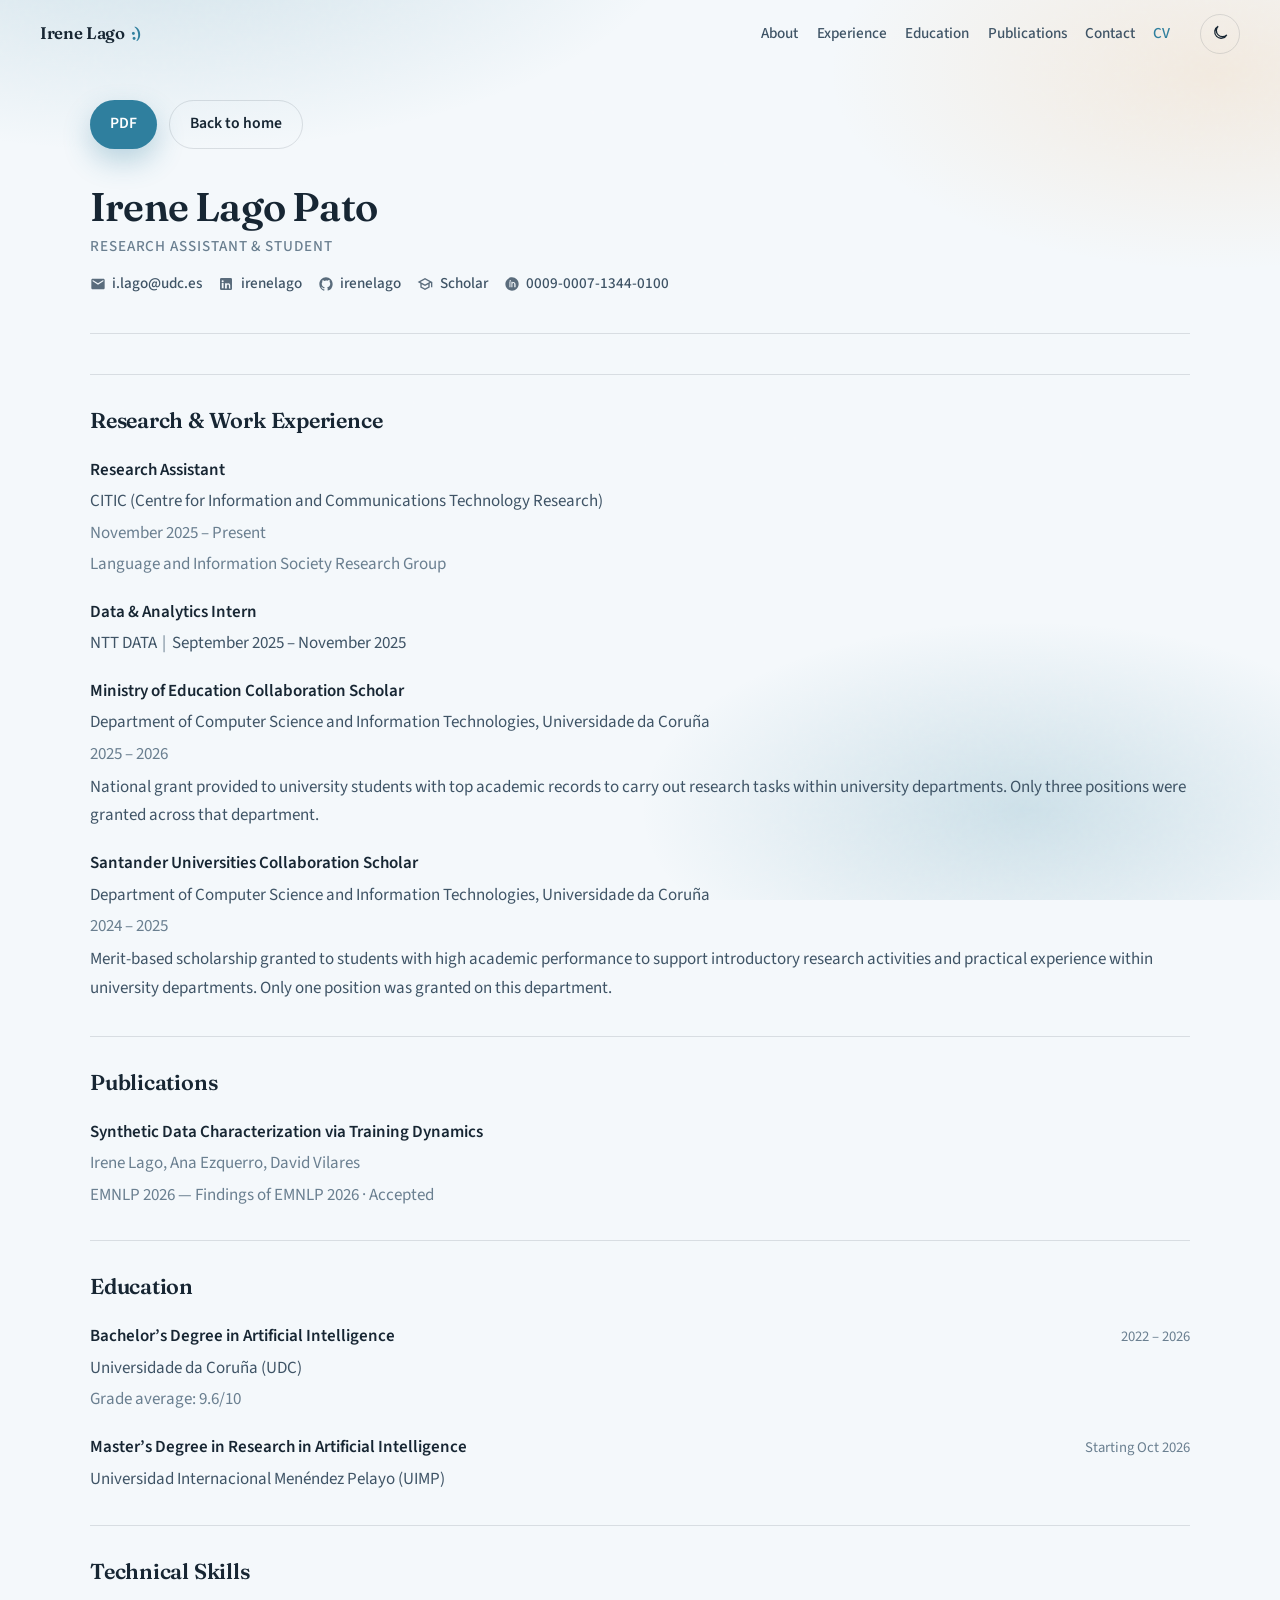
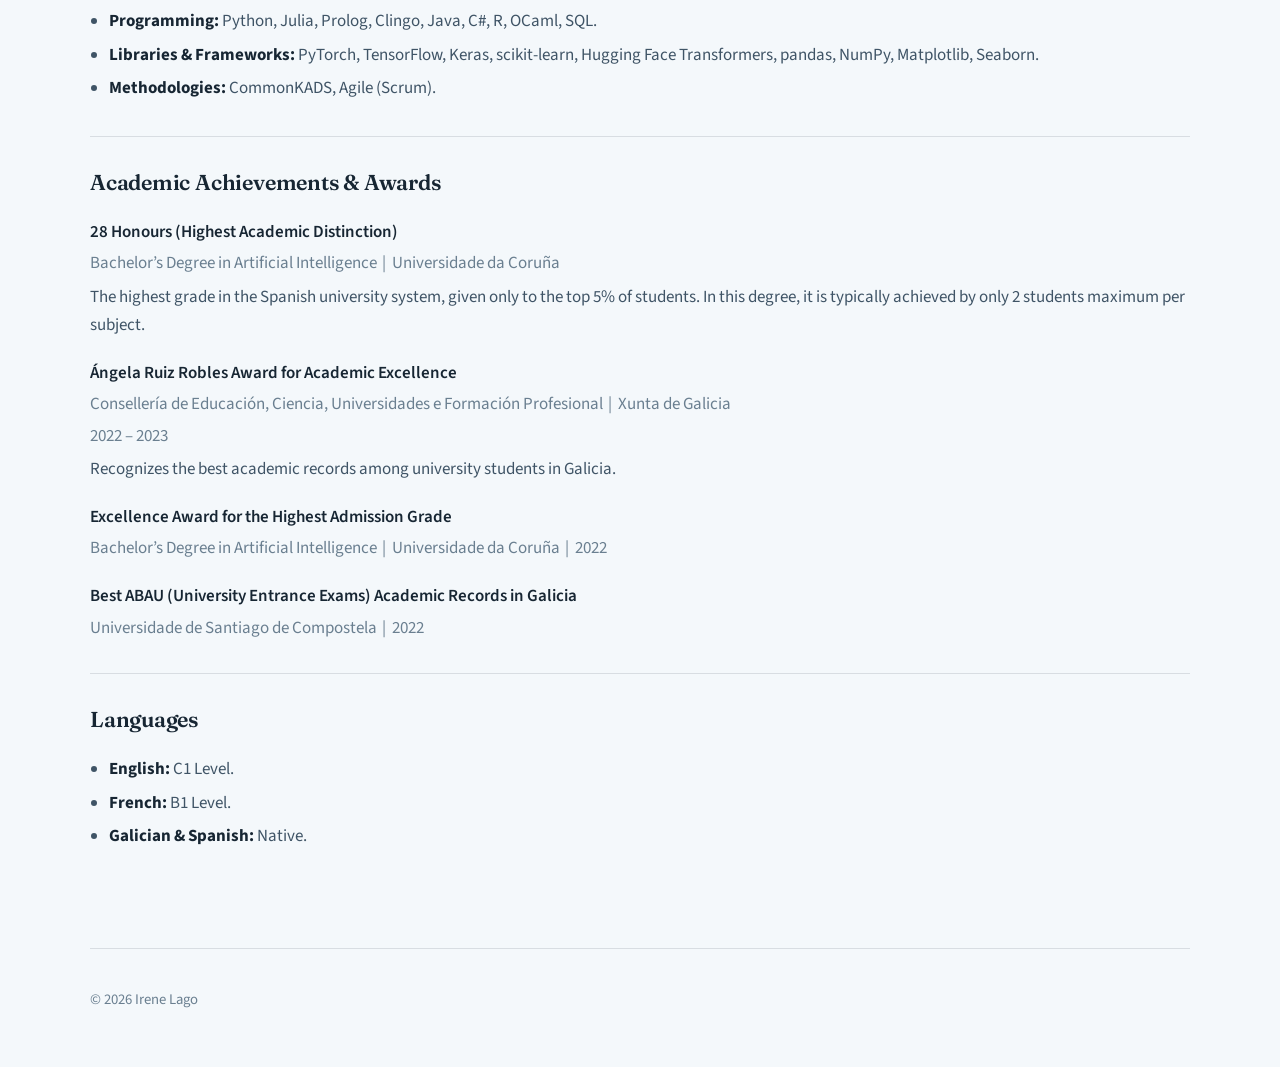
==== cv.html @ 0c32f8d2 "Publish personal site and CV." ====
<!DOCTYPE html>
<html lang="en" data-style="bright">
<head>
  <meta charset="UTF-8" />
  <meta name="viewport" content="width=device-width, initial-scale=1" />
  <meta name="description" content="Curriculum Vitae — Irene Lago Pato" />
  <meta name="author" content="Irene Lago" />
  <title>CV — Irene Lago</title>
  <link rel="preconnect" href="https://fonts.googleapis.com" />
  <link rel="preconnect" href="https://fonts.gstatic.com" crossorigin />
  <link href="https://fonts.googleapis.com/css2?family=Fraunces:opsz,wght@9..144,500;9..144,600;9..144,700&family=Source+Sans+3:ital,wght@0,400;0,500;0,600;1,400&display=swap" rel="stylesheet" />
  <link rel="stylesheet" href="styles.css?v=6" />
</head>
<body>
  <div class="bg-atmosphere" aria-hidden="true"></div>

  <header class="site-header">
    <a class="brand-mark" href="index.html">Irene Lago <span class="brand-smile" aria-hidden="true">:)</span></a>
    <nav class="nav" aria-label="Primary">
      <a href="index.html#about">About</a>
      <a href="index.html#experience">Experience</a>
      <a href="index.html#education">Education</a>
      <a href="index.html#publications">Publications</a>
      <a href="index.html#contact">Contact</a>
      <a href="cv.html" aria-current="page">CV</a>
    </nav>
    <div class="header-controls">
      <button type="button" class="theme-toggle" id="theme-toggle" aria-label="Switch to dark theme">
        <span class="theme-toggle__icon theme-toggle__icon--moon" aria-hidden="true">
          <svg width="18" height="18" viewBox="0 0 24 24" fill="none" stroke="currentColor" stroke-width="1.75">
            <path d="M21 14.5A8.5 8.5 0 1 1 9.5 3a7 7 0 0 0 11.5 11.5z"/>
          </svg>
        </span>
        <span class="theme-toggle__icon theme-toggle__icon--sun" aria-hidden="true">
          <svg width="18" height="18" viewBox="0 0 24 24" fill="none" stroke="currentColor" stroke-width="1.75">
            <circle cx="12" cy="12" r="4"/>
            <path d="M12 2v2M12 20v2M4.93 4.93l1.41 1.41M17.66 17.66l1.41 1.41M2 12h2M20 12h2M4.93 19.07l1.41-1.41M17.66 6.34l1.41-1.41"/>
          </svg>
        </span>
      </button>
    </div>
  </header>

  <main class="cv-page" id="top">
    <div class="cv-page__actions reveal">
      <a class="btn btn--primary" href="cv.pdf" target="_blank" rel="noopener noreferrer">PDF</a>
      <a class="btn btn--ghost" href="index.html">Back to home</a>
    </div>

    <header class="cv-intro reveal">
      <div class="cv-intro__text">
        <h1 class="cv-intro__name">Irene Lago Pato</h1>
        <p class="cv-intro__role">Research Assistant &amp; Student</p>
        <ul class="icon-links">
          <li>
            <a href="mailto:i.lago@udc.es" title="Email">
              <svg class="icon" viewBox="0 0 24 24" aria-hidden="true"><path fill="currentColor" d="M20 4H4c-1.1 0-2 .9-2 2v12c0 1.1.9 2 2 2h16c1.1 0 2-.9 2-2V6c0-1.1-.9-2-2-2zm0 4-8 5-8-5V6l8 5 8-5v2z"/></svg>
              <span>i.lago@udc.es</span>
            </a>
          </li>
          <li>
            <a href="https://www.linkedin.com/in/irenelago/" target="_blank" rel="noopener noreferrer" title="LinkedIn">
              <svg class="icon" viewBox="0 0 24 24" aria-hidden="true"><path fill="currentColor" d="M19 3a2 2 0 0 1 2 2v14a2 2 0 0 1-2 2H5a2 2 0 0 1-2-2V5a2 2 0 0 1 2-2h14zM8.34 18.34V10.5H5.67v7.84h2.67zM7 9.3a1.55 1.55 0 1 0 0-3.1 1.55 1.55 0 0 0 0 3.1zM18.34 18.34v-4.27c0-2.29-1.22-3.35-2.85-3.35-1.31 0-1.9.72-2.23 1.23v-1.05h-2.67c.04.74 0 7.84 0 7.84h2.67v-4.38c0-.23.02-.47.08-.63.19-.47.62-1 1.35-1 0 0 .95-.06 1.48.95.3.56.27 1.36.27 2.14v2.92h2.9z"/></svg>
              <span>irenelago</span>
            </a>
          </li>
          <li>
            <a href="https://github.com/irenelago" target="_blank" rel="noopener noreferrer" title="GitHub">
              <svg class="icon" viewBox="0 0 24 24" aria-hidden="true"><path fill="currentColor" d="M12 2C6.48 2 2 6.58 2 12.26c0 4.52 2.87 8.35 6.84 9.71.5.1.68-.22.68-.48 0-.24-.01-.87-.01-1.71-2.78.62-3.37-1.37-3.37-1.37-.45-1.18-1.11-1.5-1.11-1.5-.91-.64.07-.63.07-.63 1 .07 1.53 1.06 1.53 1.06.89 1.56 2.34 1.11 2.91.85.09-.66.35-1.11.63-1.37-2.22-.26-4.56-1.14-4.56-5.07 0-1.12.39-2.03 1.03-2.75-.1-.26-.45-1.3.1-2.71 0 0 .84-.27 2.75 1.05A9.3 9.3 0 0 1 12 6.84c.85.004 1.71.12 2.51.35 1.9-1.32 2.74-1.05 2.74-1.05.55 1.41.2 2.45.1 2.71.64.72 1.03 1.63 1.03 2.75 0 3.94-2.34 4.8-4.57 5.06.36.32.68.94.68 1.9 0 1.37-.01 2.47-.01 2.81 0 .27.18.59.69.48A10.27 10.27 0 0 0 22 12.26C22 6.58 17.52 2 12 2z"/></svg>
              <span>irenelago</span>
            </a>
          </li>
          <li>
            <a href="https://scholar.google.com/scholar?q=%22Irene+Lago%22+%22Synthetic+Data+Characterization%22" target="_blank" rel="noopener noreferrer" title="Google Scholar">
              <svg class="icon" viewBox="0 0 24 24" aria-hidden="true"><path fill="currentColor" d="M12 3 1 9l4 2.18v6L12 21l7-3.82v-6l2-1.09V17h2V9L12 3zm6.82 6L12 12.72 5.18 9 12 5.28 18.82 9zM17 15.99l-5 2.73-5-2.73v-3.72L12 15l5-2.73v3.72z"/></svg>
              <span>Scholar</span>
            </a>
          </li>
          <li>
            <a href="https://orcid.org/0009-0007-1344-0100" target="_blank" rel="noopener noreferrer" title="ORCID">
              <svg class="icon" viewBox="0 0 24 24" aria-hidden="true"><path fill="currentColor" d="M12 2C6.48 2 2 6.48 2 12s4.48 10 10 10 10-4.48 10-10S17.52 2 12 2zM9.62 16.85H8.16V8.36h1.46v8.49zm.73-9.72a.95.95 0 1 1-1.9 0 .95.95 0 0 1 1.9 0zm6.5 9.72h-1.45v-4.37c0-1.08-.39-1.82-1.36-1.82-.74 0-1.18.5-1.37.98-.07.17-.09.41-.09.65v4.56h-1.45s.02-7.38 0-8.15h1.45v1.16c.19-.3.54-.72 1.32-.72 1.97 0 3.45 1.29 3.45 4.05v3.66z"/></svg>
              <span>0009-0007-1344-0100</span>
            </a>
          </li>
        </ul>
      </div>
    </header>

    <section class="cv-section reveal">
      <h2 class="cv-section__title">Research &amp; Work Experience</h2>

      <article class="cv-entry">
        <p class="cv-entry__role">Research Assistant</p>
        <p class="cv-entry__org">CITIC (Centre for Information and Communications Technology Research)</p>
        <p class="cv-entry__line">November 2025 – Present</p>
        <p class="cv-entry__line">Language and Information Society Research Group</p>
      </article>

      <article class="cv-entry">
        <p class="cv-entry__role">Data &amp; Analytics Intern</p>
        <p class="cv-entry__org">NTT DATA <span class="cv-entry__sep">|</span> September 2025 – November 2025</p>
      </article>

      <article class="cv-entry">
        <p class="cv-entry__role">Ministry of Education Collaboration Scholar</p>
        <p class="cv-entry__org">Department of Computer Science and Information Technologies, Universidade da Coruña</p>
        <p class="cv-entry__line">2025 – 2026</p>
        <p class="cv-entry__desc">
          National grant provided to university students with top academic records to carry out research tasks
          within university departments. Only three positions were granted across that department.
        </p>
      </article>

      <article class="cv-entry">
        <p class="cv-entry__role">Santander Universities Collaboration Scholar</p>
        <p class="cv-entry__org">Department of Computer Science and Information Technologies, Universidade da Coruña</p>
        <p class="cv-entry__line">2024 – 2025</p>
        <p class="cv-entry__desc">
          Merit-based scholarship granted to students with high academic performance to support introductory
          research activities and practical experience within university departments. Only one position was
          granted on this department.
        </p>
      </article>
    </section>

    <section class="cv-section reveal">
      <h2 class="cv-section__title">Publications</h2>
      <article class="cv-entry">
        <p class="cv-entry__role">Synthetic Data Characterization via Training Dynamics</p>
        <p class="cv-entry__line">Irene Lago, Ana Ezquerro, David Vilares</p>
        <p class="cv-entry__line">EMNLP 2026 — Findings of EMNLP 2026 · Accepted</p>
      </article>
    </section>

    <section class="cv-section reveal">
      <h2 class="cv-section__title">Education</h2>
      <article class="cv-entry">
        <div class="edu-item__meta">
          <p class="cv-entry__role">Bachelor’s Degree in Artificial Intelligence</p>
          <span class="edu-item__when">2022 – 2026</span>
        </div>
        <p class="cv-entry__org">Universidade da Coruña (UDC)</p>
        <p class="cv-entry__line">Grade average: 9.6/10</p>
      </article>
      <article class="cv-entry">
        <div class="edu-item__meta">
          <p class="cv-entry__role">Master’s Degree in Research in Artificial Intelligence</p>
          <span class="edu-item__when">Starting Oct 2026</span>
        </div>
        <p class="cv-entry__org">Universidad Internacional Menéndez Pelayo (UIMP)</p>
      </article>
    </section>

    <section class="cv-section reveal">
      <h2 class="cv-section__title">Technical Skills</h2>
      <ul class="cv-list">
        <li><strong>Programming:</strong> Python, Julia, Prolog, Clingo, Java, C#, R, OCaml, SQL.</li>
        <li><strong>Libraries &amp; Frameworks:</strong> PyTorch, TensorFlow, Keras, scikit-learn, Hugging Face Transformers, pandas, NumPy, Matplotlib, Seaborn.</li>
        <li><strong>Methodologies:</strong> CommonKADS, Agile (Scrum).</li>
      </ul>
    </section>

    <section class="cv-section reveal">
      <h2 class="cv-section__title">Academic Achievements &amp; Awards</h2>

      <article class="cv-entry">
        <p class="cv-entry__role">28 Honours (Highest Academic Distinction)</p>
        <p class="cv-entry__line">Bachelor’s Degree in Artificial Intelligence <span class="cv-entry__sep">|</span> Universidade da Coruña</p>
        <p class="cv-entry__desc">
          The highest grade in the Spanish university system, given only to the top 5% of students. In this degree,
          it is typically achieved by only 2 students maximum per subject.
        </p>
      </article>

      <article class="cv-entry">
        <p class="cv-entry__role">Ángela Ruiz Robles Award for Academic Excellence</p>
        <p class="cv-entry__line">Consellería de Educación, Ciencia, Universidades e Formación Profesional <span class="cv-entry__sep">|</span> Xunta de Galicia</p>
        <p class="cv-entry__line">2022 – 2023</p>
        <p class="cv-entry__desc">Recognizes the best academic records among university students in Galicia.</p>
      </article>

      <article class="cv-entry">
        <p class="cv-entry__role">Excellence Award for the Highest Admission Grade</p>
        <p class="cv-entry__line">Bachelor’s Degree in Artificial Intelligence <span class="cv-entry__sep">|</span> Universidade da Coruña <span class="cv-entry__sep">|</span> 2022</p>
      </article>

      <article class="cv-entry">
        <p class="cv-entry__role">Best ABAU (University Entrance Exams) Academic Records in Galicia</p>
        <p class="cv-entry__line">Universidade de Santiago de Compostela <span class="cv-entry__sep">|</span> 2022</p>
      </article>
    </section>

    <section class="cv-section reveal">
      <h2 class="cv-section__title">Languages</h2>
      <ul class="cv-list">
        <li><strong>English:</strong> C1 Level.</li>
        <li><strong>French:</strong> B1 Level.</li>
        <li><strong>Galician &amp; Spanish:</strong> Native.</li>
      </ul>
    </section>
  </main>

  <footer class="site-footer">
    <p>© <span id="year"></span> Irene Lago</p>
  </footer>

  <script src="script.js?v=6"></script>
</body>
</html>
---- styles.css ----
:root {
  --bg: #f4f8fb;
  --bg-elevated: rgba(255, 255, 255, 0.72);
  --ink: #172633;
  --ink-soft: #3f5466;
  --muted: #6a7f90;
  --line: rgba(23, 38, 51, 0.12);
  --accent: #3a7ca5;
  --accent-soft: rgba(58, 124, 165, 0.12);
  --accent-strong: #2a5f80;
  --glow-a: rgba(58, 124, 165, 0.18);
  --glow-b: rgba(150, 175, 190, 0.16);
  --shadow: 0 18px 50px rgba(23, 38, 51, 0.08);
  --radius: 14px;
  --font-display: "Fraunces", Georgia, serif;
  --font-body: "Source Sans 3", system-ui, sans-serif;
  --max: 960px;
  --header-h: 4.25rem;
  color-scheme: light;
}

[data-theme="dark"] {
  --bg: #1a222a;
  --bg-elevated: rgba(34, 44, 54, 0.88);
  --ink: #e8eef2;
  --ink-soft: #b4c2ce;
  --muted: #8a9aab;
  --line: rgba(232, 238, 242, 0.12);
  --accent: #7eb6d6;
  --accent-soft: rgba(126, 182, 214, 0.16);
  --accent-strong: #a6d0e6;
  --glow-a: rgba(126, 182, 214, 0.12);
  --glow-b: rgba(100, 130, 160, 0.08);
  --shadow: 0 18px 50px rgba(0, 0, 0, 0.22);
  color-scheme: dark;
}

*,
*::before,
*::after {
  box-sizing: border-box;
}

html {
  scroll-behavior: smooth;
}

body {
  margin: 0;
  min-height: 100vh;
  font-family: var(--font-body);
  font-size: 1.0625rem;
  line-height: 1.65;
  color: var(--ink);
  background: var(--bg);
  -webkit-font-smoothing: antialiased;
}

a {
  color: var(--accent-strong);
  text-decoration-thickness: 1px;
  text-underline-offset: 0.18em;
  transition: color 0.2s ease, opacity 0.2s ease;
}

a:hover {
  color: var(--accent);
}

img {
  max-width: 100%;
}

.bg-atmosphere {
  position: fixed;
  inset: 0;
  z-index: -1;
  pointer-events: none;
  background:
    radial-gradient(ellipse 70% 45% at 12% -10%, var(--glow-a), transparent 60%),
    radial-gradient(ellipse 55% 40% at 95% 8%, var(--glow-b), transparent 55%),
    radial-gradient(ellipse 50% 35% at 80% 90%, var(--glow-a), transparent 60%),
    linear-gradient(180deg, var(--bg) 0%, var(--bg) 100%);
}

.bg-atmosphere::after {
  content: "";
  position: absolute;
  inset: 0;
  opacity: 0.35;
  background-image: url("data:image/svg+xml,%3Csvg viewBox='0 0 200 200' xmlns='http://www.w3.org/2000/svg'%3E%3Cfilter id='n'%3E%3CfeTurbulence type='fractalNoise' baseFrequency='0.85' numOctaves='4' stitchTiles='stitch'/%3E%3C/filter%3E%3Crect width='100%25' height='100%25' filter='url(%23n)' opacity='0.45'/%3E%3C/svg%3E");
  mix-blend-mode: soft-light;
}

.site-header {
  position: sticky;
  top: 0;
  z-index: 20;
  display: flex;
  align-items: center;
  gap: 1rem;
  min-height: var(--header-h);
  padding: 0.75rem clamp(1.25rem, 4vw, 2.5rem);
  background: var(--bg-elevated);
  backdrop-filter: blur(14px);
  border-bottom: 1px solid var(--line);
}

.brand-mark {
  font-family: var(--font-display);
  font-weight: 600;
  font-size: 1.05rem;
  letter-spacing: -0.02em;
  color: var(--ink);
  text-decoration: none;
}

.brand-mark:hover {
  color: var(--accent);
}

.nav {
  display: none;
  gap: 1.15rem;
  margin-left: auto;
  margin-right: 0.5rem;
}

.nav a {
  color: var(--ink-soft);
  text-decoration: none;
  font-size: 0.95rem;
  font-weight: 500;
}

.nav a:hover {
  color: var(--accent);
}

.theme-toggle {
  display: inline-flex;
  align-items: center;
  justify-content: center;
  width: 2.5rem;
  height: 2.5rem;
  border: 1px solid var(--line);
  border-radius: 999px;
  background: transparent;
  color: var(--ink);
  cursor: pointer;
  transition: background 0.2s ease, border-color 0.2s ease, transform 0.2s ease;
}

.header-controls {
  margin-left: auto;
  display: flex;
  align-items: center;
  gap: 0.55rem;
}

.nav + .header-controls {
  margin-left: 0.35rem;
}

.brand-smile {
  color: var(--accent);
  font-weight: 600;
  margin-left: 0.15rem;
}

.hero__aside {
  display: none;
}

.content-grid {
  display: contents;
}

.theme-toggle:hover {
  background: var(--accent-soft);
  border-color: transparent;
}

.theme-toggle:active {
  transform: scale(0.96);
}

.theme-toggle__icon--sun {
  display: none;
}

[data-theme="dark"] .theme-toggle__icon--moon {
  display: none;
}

[data-theme="dark"] .theme-toggle__icon--sun {
  display: block;
}

main {
  width: min(100% - 2.5rem, var(--max));
  margin: 0 auto;
  padding-bottom: 4rem;
}

.hero {
  padding: clamp(3.5rem, 12vw, 6.5rem) 0 clamp(3rem, 8vw, 4.5rem);
}

.hero__hi {
  margin: 0 0 0.35rem;
  min-height: 1.4em;
  font-size: 1.15rem;
  font-weight: 500;
  color: var(--muted);
}

.hero__name {
  margin: 0 0 1.25rem;
  font-family: var(--font-display);
  font-size: clamp(3rem, 10vw, 4.75rem);
  font-weight: 600;
  line-height: 1.05;
  letter-spacing: -0.03em;
  color: var(--ink);
}

.hero__cursor {
  display: inline-block;
  width: 0.08em;
  height: 1em;
  margin-left: 0.08em;
  vertical-align: -0.1em;
  background: currentColor;
  opacity: 0;
}

.hero__cursor.is-active {
  opacity: 1;
  animation: blink-cursor 0.85s steps(1) infinite;
}

.hero__name .hero__cursor {
  height: 0.85em;
  vertical-align: 0.05em;
}

.hero__face {
  display: inline-block;
  margin-left: 0.35rem;
  color: var(--accent);
  font-weight: 600;
  opacity: 0;
  transform: translateY(0.15em) scale(0.7);
  transition: opacity 0.35s ease, transform 0.45s cubic-bezier(0.34, 1.45, 0.64, 1);
}

.hero__face.is-visible {
  opacity: 1;
  transform: none;
}

@keyframes blink-cursor {
  50% {
    opacity: 0;
  }
}

.hero__lead {
  margin: 0 0 2rem;
  max-width: 38rem;
  font-size: 1.15rem;
  color: var(--ink-soft);
}

.hero__lead strong {
  color: var(--ink);
  font-weight: 600;
}

.hero__actions {
  display: flex;
  flex-wrap: wrap;
  gap: 0.75rem;
}

.btn {
  display: inline-flex;
  align-items: center;
  justify-content: center;
  min-height: 2.85rem;
  padding: 0.65rem 1.25rem;
  border-radius: 999px;
  font-weight: 600;
  font-size: 0.98rem;
  text-decoration: none;
  transition: background 0.2s ease, color 0.2s ease, border-color 0.2s ease, transform 0.2s ease;
}

.btn:hover {
  transform: translateY(-1px);
}

.btn--primary {
  background: var(--accent);
  color: #fff;
}

.btn--primary:hover {
  background: var(--accent-strong);
  color: #fff;
}

[data-theme="dark"] .btn--primary {
  color: #10201b;
}

[data-theme="dark"] .btn--primary:hover {
  color: #10201b;
}

.btn--ghost {
  border: 1px solid var(--line);
  color: var(--ink);
  background: transparent;
}

.btn--ghost:hover {
  border-color: transparent;
  background: var(--accent-soft);
  color: var(--accent-strong);
}

.section {
  padding: 2.75rem 0;
  border-top: 1px solid var(--line);
}

.section__label {
  margin-bottom: 0.65rem;
  font-size: 0.82rem;
  font-weight: 600;
  letter-spacing: 0.08em;
  text-transform: uppercase;
  color: var(--accent);
}

.section__title {
  margin: 0 0 1.35rem;
  font-family: var(--font-display);
  font-size: clamp(1.75rem, 4vw, 2.25rem);
  font-weight: 600;
  letter-spacing: -0.02em;
  line-height: 1.2;
}

.prose p {
  margin: 0 0 1rem;
  color: var(--ink-soft);
}

.prose p:last-child {
  margin-bottom: 0;
}

.timeline-item__meta {
  display: flex;
  flex-wrap: wrap;
  align-items: baseline;
  justify-content: space-between;
  gap: 0.5rem;
  margin-bottom: 0.35rem;
}

.timeline-item__role {
  font-weight: 600;
  color: var(--ink);
}

.timeline-item__when {
  font-size: 0.92rem;
  color: var(--muted);
}

.timeline-item__place {
  margin: 0 0 0.55rem;
  font-family: var(--font-display);
  font-size: 1.35rem;
  font-weight: 600;
}

.timeline-item__desc {
  margin: 0;
  color: var(--ink-soft);
}

.edu-list {
  list-style: none;
  margin: 0;
  padding: 0;
  display: grid;
  gap: 1.35rem;
}

.edu-item__status {
  display: inline-block;
  margin-bottom: 0.4rem;
  padding: 0.2rem 0.65rem;
  border-radius: 999px;
  font-size: 0.78rem;
  font-weight: 600;
  letter-spacing: 0.04em;
  text-transform: uppercase;
  color: var(--accent-strong);
  background: var(--accent-soft);
}

.edu-item__status--done {
  color: var(--muted);
  background: transparent;
  border: 1px solid var(--line);
}

.edu-item__meta {
  display: flex;
  flex-wrap: wrap;
  align-items: baseline;
  justify-content: space-between;
  gap: 0.5rem 1rem;
  margin-bottom: 0.25rem;
}

.edu-item__meta .cv-entry__role {
  margin: 0;
}

.edu-item__when {
  font-size: 0.92rem;
  color: var(--muted);
  white-space: nowrap;
  flex-shrink: 0;
}

.edu-item__degree {
  margin: 0;
  font-family: var(--font-display);
  font-size: 1.25rem;
  font-weight: 600;
}

.edu-item__degree a {
  color: inherit;
  text-decoration: none;
}

.edu-item__degree a:hover {
  color: var(--accent);
}

.edu-item__school {
  margin: 0;
  color: var(--ink-soft);
}

.pub__venue {
  margin: 0 0 0.4rem;
  font-size: 0.88rem;
  font-weight: 600;
  letter-spacing: 0.03em;
  text-transform: uppercase;
  color: var(--accent);
}

.pub__title {
  margin: 0 0 0.55rem;
  font-family: var(--font-display);
  font-size: 1.35rem;
  font-weight: 600;
  line-height: 1.3;
}

.pub__title a {
  color: var(--ink);
  text-decoration: none;
}

.pub__title a:hover {
  color: var(--accent);
}

.pub__authors {
  margin: 0 0 0.85rem;
  color: var(--ink-soft);
}

.pub__abstract {
  margin: 0 0 1rem;
  color: var(--ink-soft);
}

.pub__links {
  display: flex;
  flex-wrap: wrap;
  gap: 0.85rem;
}

.pub__links a {
  font-weight: 600;
  text-decoration: none;
  color: var(--accent-strong);
}

.pub__links a:hover {
  text-decoration: underline;
}

.link-row {
  list-style: none;
  margin: 0;
  padding: 0;
  display: grid;
  gap: 0.75rem;
}

.link-chip {
  display: flex;
  align-items: baseline;
  justify-content: space-between;
  gap: 1rem;
  padding: 1rem 1.15rem;
  border: 1px solid var(--line);
  border-radius: var(--radius);
  text-decoration: none;
  color: var(--ink);
  background: color-mix(in srgb, var(--bg) 70%, white 30%);
  box-shadow: var(--shadow);
  transition: border-color 0.2s ease, transform 0.2s ease, background 0.2s ease;
}

[data-theme="dark"] .link-chip {
  background: color-mix(in srgb, var(--bg) 80%, white 8%);
}

.link-chip:hover {
  border-color: var(--accent);
  transform: translateY(-2px);
  color: var(--ink);
}

.link-chip__label {
  display: inline-flex;
  align-items: center;
  gap: 0.45rem;
  font-weight: 600;
}

.link-chip__hint {
  font-size: 0.92rem;
  color: var(--muted);
}

.icon {
  width: 1rem;
  height: 1rem;
  flex-shrink: 0;
  opacity: 0.85;
}

.site-footer {
  width: min(100% - 2.5rem, var(--max));
  margin: 0 auto;
  padding: 1.5rem 0 2.5rem;
  border-top: 1px solid var(--line);
  color: var(--muted);
  font-size: 0.92rem;
}

.reveal {
  opacity: 0;
  transform: translateY(14px);
  transition: opacity 0.65s ease, transform 0.65s ease;
}

.reveal.is-visible {
  opacity: 1;
  transform: none;
}

.hero .reveal:nth-child(1) { transition-delay: 0.05s; }
.hero .reveal:nth-child(2) { transition-delay: 0.14s; }
.hero .reveal:nth-child(3) { transition-delay: 0.23s; }
.hero .reveal:nth-child(4) { transition-delay: 0.32s; }

@media (min-width: 760px) {
  .nav {
    display: flex;
  }

  .link-row {
    grid-template-columns: 1fr 1fr;
  }
}

@media (prefers-reduced-motion: reduce) {
  html {
    scroll-behavior: auto;
  }

  .reveal {
    opacity: 1;
    transform: none;
    transition: none;
  }

  .btn:hover,
  .link-chip:hover,
  .theme-toggle:active {
    transform: none;
  }
}

/* CV page */
.cv-page {
  width: min(100% - 2.5rem, var(--max));
  margin: 0 auto;
  padding: 2rem 0 4rem;
}

.cv-page__actions {
  display: flex;
  flex-wrap: wrap;
  gap: 0.75rem;
  margin-bottom: 2.25rem;
}

.cv-intro {
  display: block;
  margin-bottom: 2.5rem;
  padding-bottom: 2rem;
  border-bottom: 1px solid var(--line);
}

.cv-intro__photo {
  display: none;
}

.cv-intro__name {
  margin: 0 0 0.35rem;
  font-family: var(--font-display);
  font-size: clamp(1.85rem, 5vw, 2.5rem);
  font-weight: 600;
  letter-spacing: -0.02em;
  line-height: 1.1;
}

.cv-intro__role {
  margin: 0 0 0.75rem;
  font-size: 0.95rem;
  font-weight: 500;
  letter-spacing: 0.06em;
  text-transform: uppercase;
  color: var(--muted);
}

.icon-links {
  list-style: none;
  margin: 0;
  padding: 0;
  display: flex;
  flex-wrap: wrap;
  gap: 0.55rem 1rem;
}

.icon-links a {
  display: inline-flex;
  align-items: center;
  gap: 0.4rem;
  color: var(--ink-soft);
  text-decoration: none;
  font-size: 0.95rem;
  font-weight: 500;
}

.icon-links a:hover {
  color: var(--accent);
}

.cv-section {
  padding: 1.75rem 0;
  border-top: 1px solid var(--line);
}

.cv-section__title {
  margin: 0 0 1.1rem;
  font-family: var(--font-display);
  font-size: 1.35rem;
  font-weight: 600;
  letter-spacing: -0.01em;
}

.cv-entry {
  margin: 0 0 1.25rem;
}

.cv-entry:last-child {
  margin-bottom: 0;
}

.cv-entry__org,
.cv-entry__line,
.cv-entry__desc,
.cv-entry__role {
  margin: 0 0 0.2rem;
}

.cv-entry__org {
  color: var(--ink-soft);
}

.cv-entry__line {
  color: var(--muted);
}

.cv-entry__desc {
  color: var(--ink-soft);
  margin: 0.35rem 0 0.4rem;
}

.cv-entry__role {
  font-weight: 600;
  color: var(--ink);
}

.cv-entry__sep {
  color: var(--muted);
  padding: 0 0.15rem;
}

.cv-list {
  margin: 0;
  padding-left: 1.2rem;
  color: var(--ink-soft);
}

.cv-list li {
  margin: 0.35rem 0;
}

.cv-list strong {
  color: var(--ink);
}

.nav a[aria-current="page"] {
  color: var(--accent);
}

@media (max-width: 560px) {
  .cv-intro {
    display: block;
  }
}

/* ========== Bright layout: wider, playful, different distribution ========== */
[data-style="bright"] {
  --font-display: "Fraunces", Georgia, serif;
  --font-body: "Source Sans 3", system-ui, sans-serif;
  --max: 1100px;
  --accent: #2f7f9e;
  --accent-soft: rgba(47, 127, 158, 0.14);
  --accent-strong: #1f5f78;
  --glow-a: rgba(47, 127, 158, 0.2);
  --glow-b: rgba(232, 168, 96, 0.18);
  --radius: 22px;
}

[data-theme="dark"][data-style="bright"] {
  --accent: #7ec4dd;
  --accent-soft: rgba(126, 196, 221, 0.16);
  --accent-strong: #b0dced;
  --glow-a: rgba(126, 196, 221, 0.14);
  --glow-b: rgba(232, 168, 96, 0.1);
}

[data-style="bright"] main {
  width: min(100% - 2rem, var(--max));
}

[data-style="bright"] .site-footer {
  width: min(100% - 2rem, var(--max));
}

[data-style="bright"] .site-header {
  border-bottom: none;
  background: transparent;
  backdrop-filter: none;
}

[data-style="bright"] .hero {
  display: grid;
  grid-template-columns: 1fr;
  gap: 1.25rem 2rem;
  padding: clamp(2.5rem, 8vw, 4.5rem) 0 2.5rem;
  position: relative;
}

[data-style="bright"] .hero__hi {
  font-size: 1.35rem;
}

[data-style="bright"] .brand-smile {
  display: inline-block;
  transform: rotate(-8deg);
}

[data-style="bright"] .hero__name {
  font-size: clamp(2.25rem, 6.5vw, 3.5rem);
  letter-spacing: -0.03em;
  line-height: 1.05;
  max-width: 14ch;
}

[data-style="bright"] .hero__name::after {
  content: "";
  display: block;
  width: min(12rem, 55%);
  height: 0.55rem;
  margin-top: 0.55rem;
  border-radius: 999px;
  background: linear-gradient(90deg, var(--accent), color-mix(in srgb, var(--glow-b) 80%, var(--accent)));
  opacity: 0;
  transform: scaleX(0.4);
  transform-origin: left center;
  transition: opacity 0.4s ease, transform 0.45s ease;
}

[data-style="bright"] .hero__name.is-underlined::after {
  opacity: 1;
  transform: scaleX(1);
}

[data-style="bright"] .hero__lead {
  font-size: 1.2rem;
  max-width: 34rem;
}

[data-style="bright"] .hero__aside {
  display: block;
  padding: 1.1rem 1.2rem;
  border-radius: var(--radius);
  background: color-mix(in srgb, var(--bg) 40%, white 60%);
  border: 1px solid var(--line);
  box-shadow: var(--shadow);
  max-width: 18rem;
}

[data-theme="dark"][data-style="bright"] .hero__aside {
  background: color-mix(in srgb, var(--bg) 70%, white 10%);
}

[data-style="bright"] .hero__aside-label {
  margin: 0 0 0.35rem;
  font-size: 0.75rem;
  font-weight: 700;
  letter-spacing: 0.1em;
  text-transform: uppercase;
  color: var(--accent);
}

[data-style="bright"] .hero__aside-text {
  margin: 0.15rem 0;
  color: var(--ink-soft);
  font-size: 0.95rem;
}

[data-style="bright"] .content-grid {
  display: grid;
  grid-template-columns: 1fr;
  gap: 1rem;
}

[data-style="bright"] .content-grid .section {
  border-top: none;
  padding: 1.4rem 1.35rem 1.55rem;
  border-radius: var(--radius);
  background: color-mix(in srgb, var(--bg) 55%, white 45%);
  border: 1px solid var(--line);
  box-shadow: var(--shadow);
}

[data-theme="dark"][data-style="bright"] .content-grid .section {
  background: color-mix(in srgb, var(--bg) 78%, white 8%);
}

[data-style="bright"] .section__title {
  font-size: clamp(1.45rem, 3vw, 1.85rem);
}

[data-style="bright"] .section--contact {
  margin-top: 1.25rem;
  border-top: none;
  padding: 1.6rem 0 0;
}

[data-style="bright"] .link-row {
  grid-template-columns: repeat(auto-fit, minmax(150px, 1fr));
}

[data-style="bright"] .link-chip {
  flex-direction: column;
  align-items: flex-start;
  gap: 0.35rem;
  border-radius: 18px;
  border: none;
  background: var(--accent-soft);
  box-shadow: none;
  min-height: 5.2rem;
  justify-content: center;
}

[data-style="bright"] .link-chip:hover {
  transform: translateY(-3px) rotate(-0.4deg);
  background: color-mix(in srgb, var(--accent-soft) 70%, var(--accent) 30%);
}

[data-style="bright"] .btn--primary {
  box-shadow: 0 12px 28px color-mix(in srgb, var(--accent) 30%, transparent);
}

[data-style="bright"] .pub__venue {
  display: inline-block;
  padding: 0.2rem 0.65rem;
  border-radius: 999px;
  background: var(--accent-soft);
}

@media (min-width: 900px) {
  [data-style="bright"] .hero {
    grid-template-columns: minmax(0, 1.35fr) minmax(14rem, 0.65fr);
    align-items: end;
  }

  [data-style="bright"] .hero__hi,
  [data-style="bright"] .hero__name,
  [data-style="bright"] .hero__lead,
  [data-style="bright"] .hero__actions {
    grid-column: 1;
  }

  [data-style="bright"] .hero__aside {
    grid-column: 2;
    grid-row: 1 / span 4;
    align-self: center;
    justify-self: end;
  }

  [data-style="bright"] .content-grid {
    grid-template-columns: 0.78fr 1.22fr;
    grid-template-areas:
      "about experience"
      "about education"
      "publications publications";
    gap: 1.15rem;
  }

  [data-style="bright"] #about { grid-area: about; }
  [data-style="bright"] #experience { grid-area: experience; }
  [data-style="bright"] #education { grid-area: education; }
  [data-style="bright"] #publications { grid-area: publications; }
}
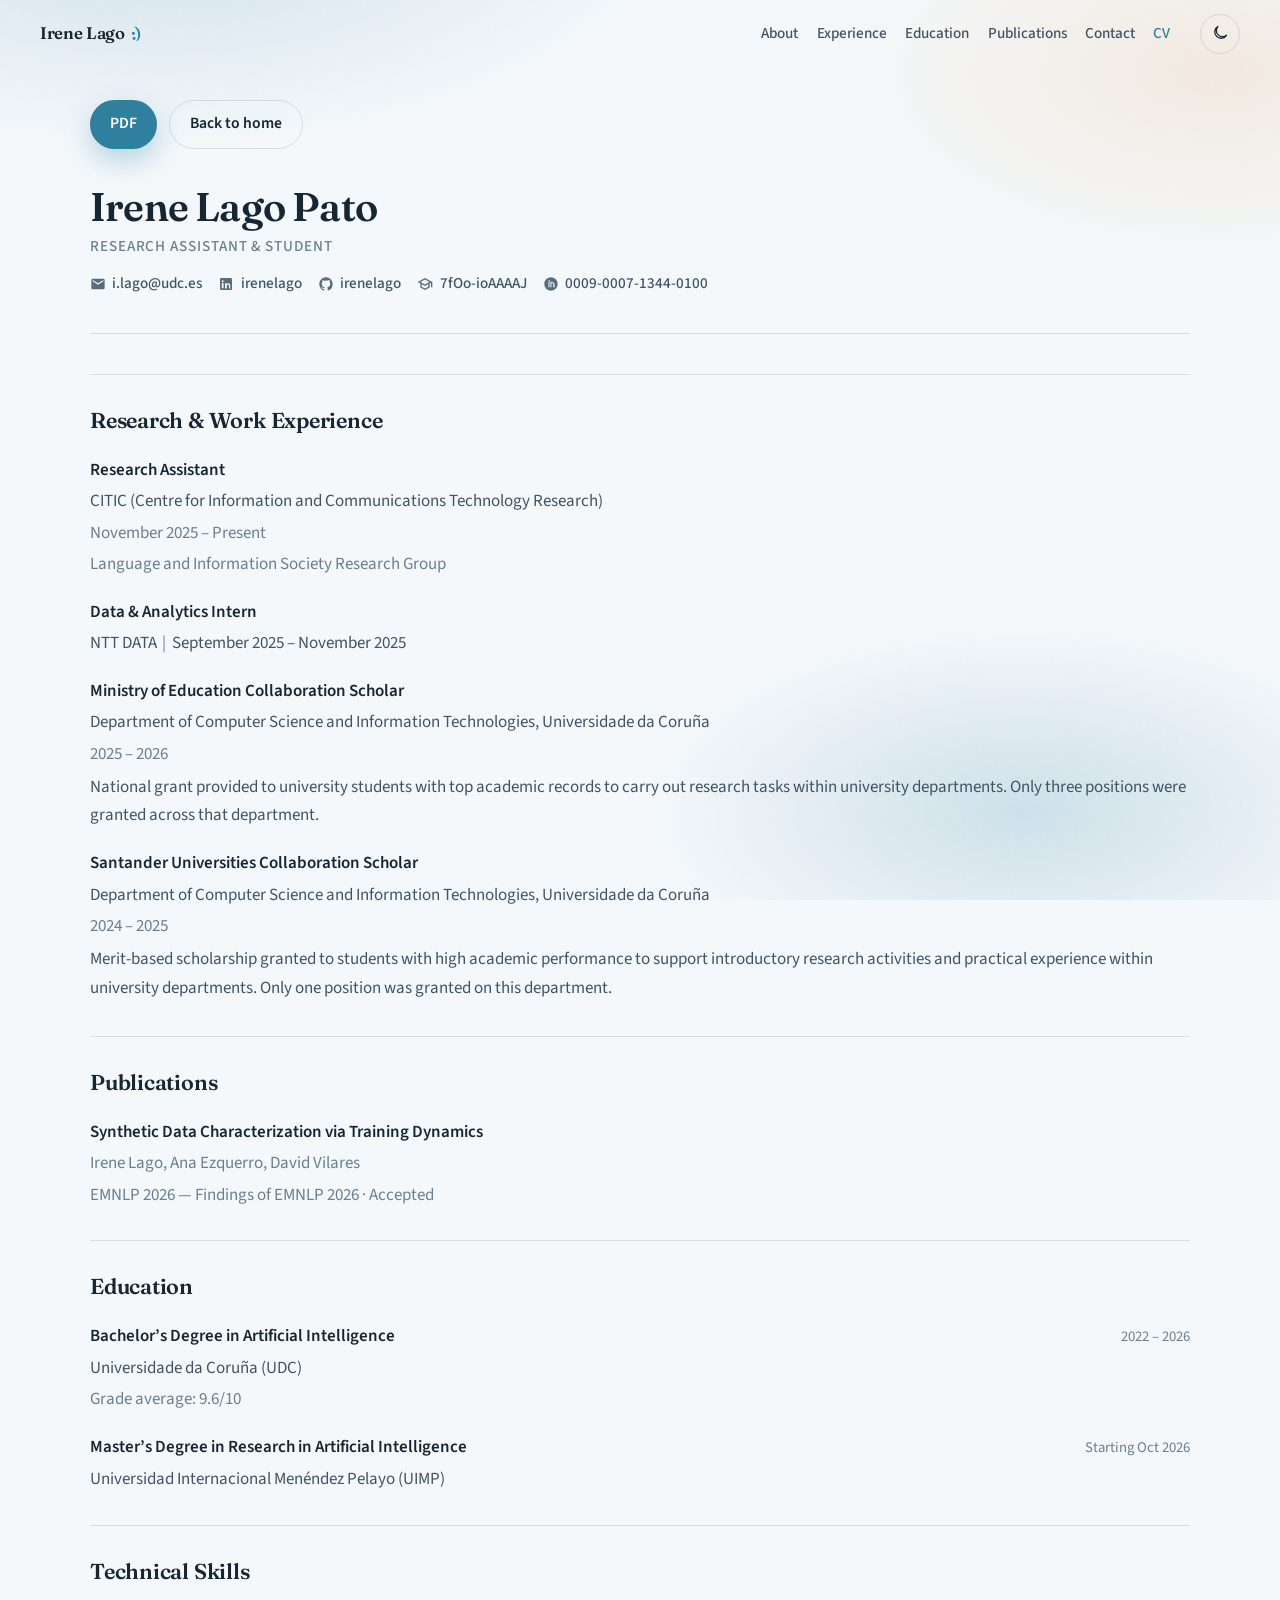
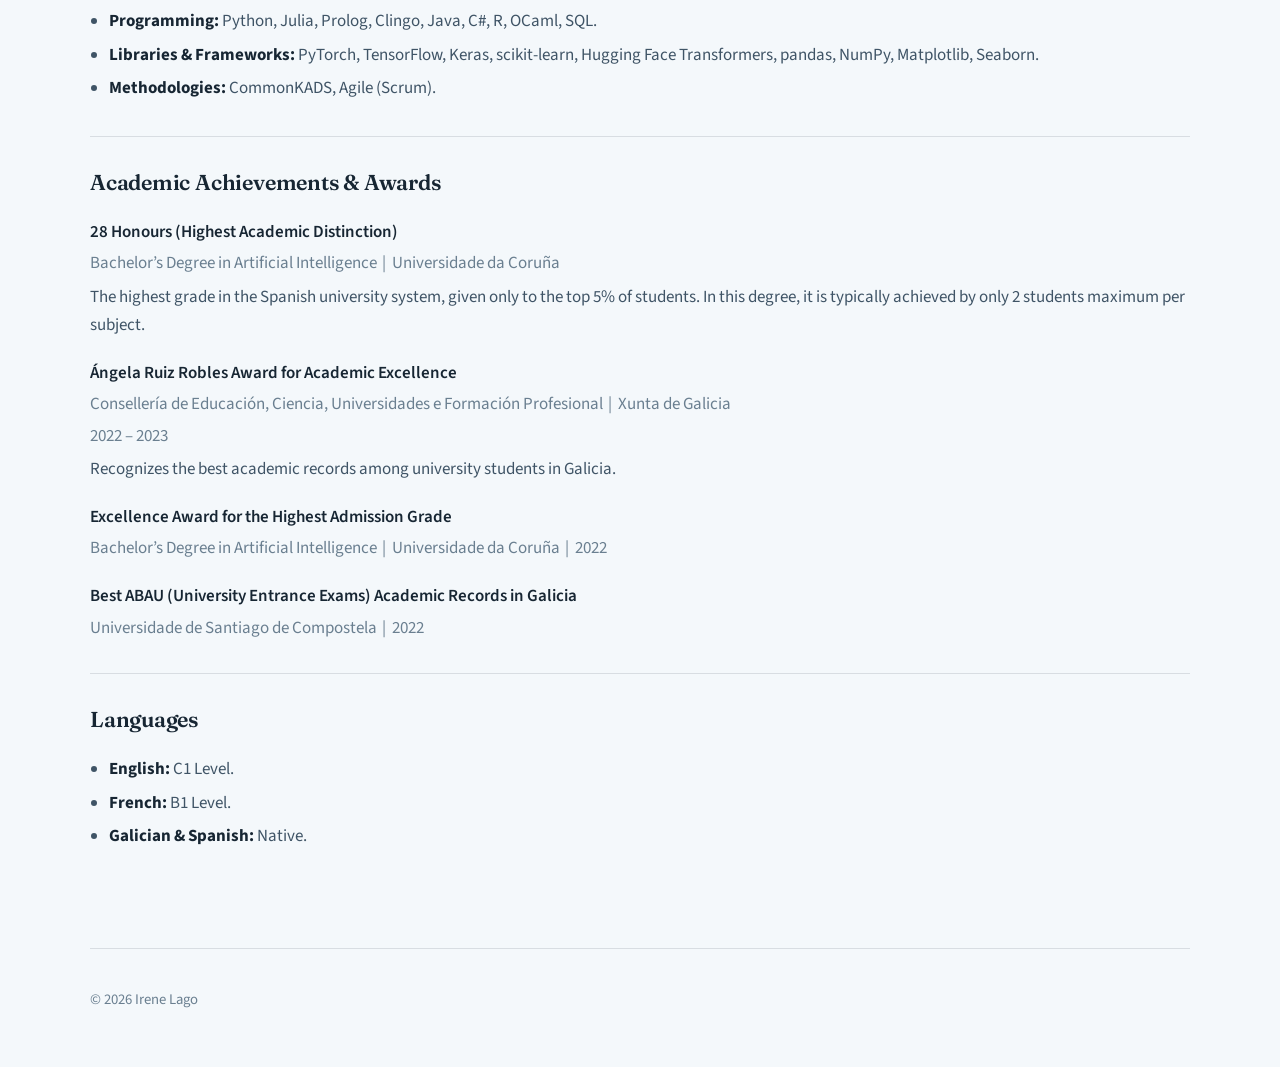
==== commit 61e2fdc6: "Publish personal site and CV." ====
--- a/cv.html
+++ b/cv.html
@@ -71,9 +71,9 @@
             </a>
           </li>
           <li>
-            <a href="https://scholar.google.com/scholar?q=%22Irene+Lago%22+%22Synthetic+Data+Characterization%22" target="_blank" rel="noopener noreferrer" title="Google Scholar">
+            <a href="https://scholar.google.es/citations?user=7fOo-ioAAAAJ&hl=es&oi=ao" target="_blank" rel="noopener noreferrer" title="Google Scholar">
               <svg class="icon" viewBox="0 0 24 24" aria-hidden="true"><path fill="currentColor" d="M12 3 1 9l4 2.18v6L12 21l7-3.82v-6l2-1.09V17h2V9L12 3zm6.82 6L12 12.72 5.18 9 12 5.28 18.82 9zM17 15.99l-5 2.73-5-2.73v-3.72L12 15l5-2.73v3.72z"/></svg>
-              <span>Scholar</span>
+              <span>7fOo-ioAAAAJ</span>
             </a>
           </li>
           <li>
